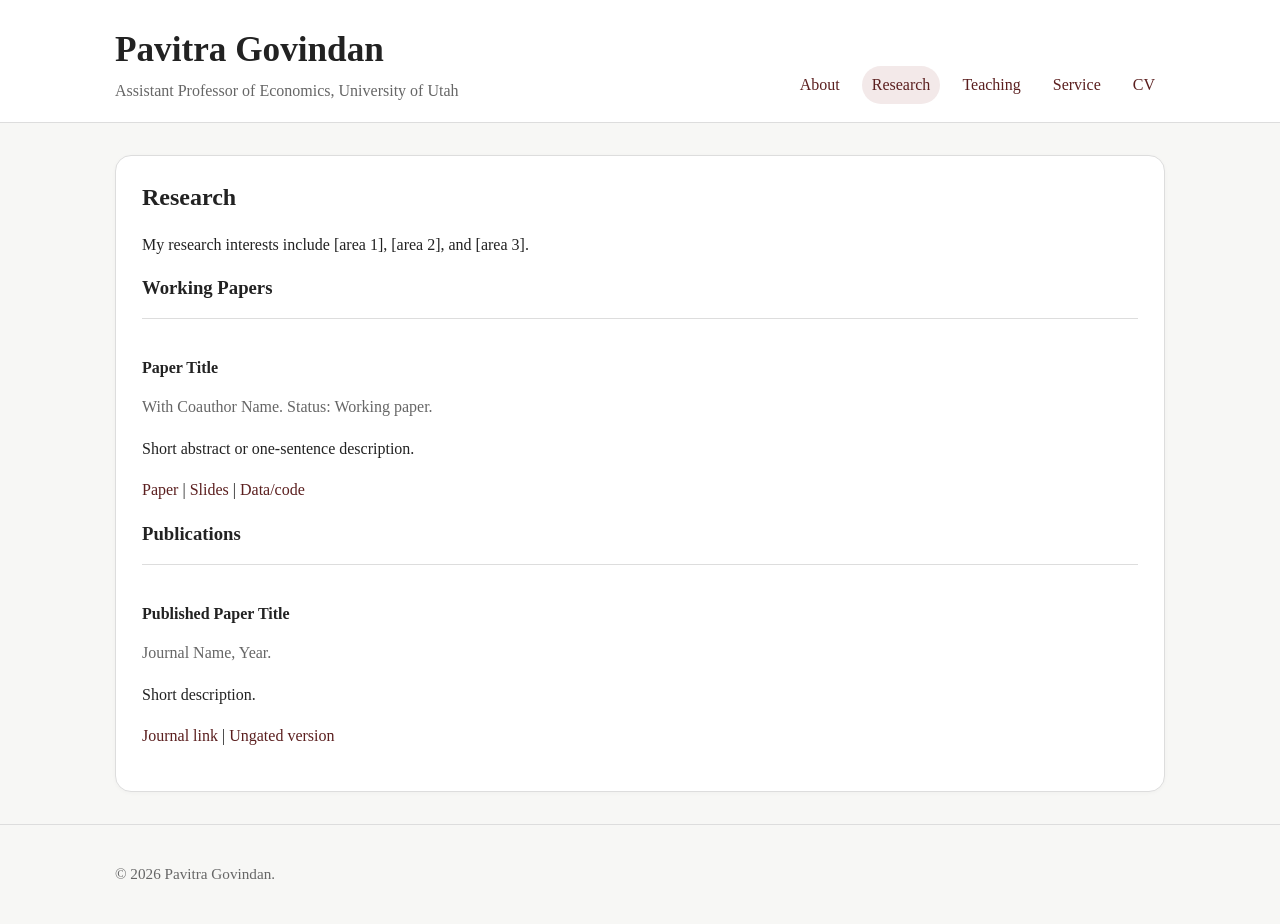
==== research.html @ 478b2b67 "Add files via upload" ====
<!doctype html>
<html lang="en">
<head>
  <meta charset="utf-8">
  <meta name="viewport" content="width=device-width, initial-scale=1">
  <title>Research | Pavitra Govindan</title>
  <link rel="stylesheet" href="assets/style.css">
</head>
<body>
  <header class="site-header">
    <div class="container header-grid">
      <div>
        <h1>Pavitra Govindan</h1>
        <p class="subtitle">Assistant Professor of Economics, University of Utah</p>
      </div>
      <nav aria-label="Main navigation">
        <a href="index.html">About</a>
        <a class="active" href="research.html">Research</a>
        <a href="teaching.html">Teaching</a>
        <a href="service.html">Service</a>
        <a href="files/cv.pdf">CV</a>
      </nav>
    </div>
  </header>

  <main class="container single-column">
    <section class="card">
      <h2>Research</h2>
      <p>
        My research interests include [area 1], [area 2], and [area 3].
      </p>

      <h3>Working Papers</h3>
      <article class="entry">
        <h4>Paper Title</h4>
        <p class="muted">With Coauthor Name. Status: Working paper.</p>
        <p>Short abstract or one-sentence description.</p>
        <p><a href="#">Paper</a> | <a href="#">Slides</a> | <a href="#">Data/code</a></p>
      </article>

      <h3>Publications</h3>
      <article class="entry">
        <h4>Published Paper Title</h4>
        <p class="muted">Journal Name, Year.</p>
        <p>Short description.</p>
        <p><a href="#">Journal link</a> | <a href="#">Ungated version</a></p>
      </article>
    </section>
  </main>

  <footer class="site-footer"><div class="container"><p>&copy; <span id="year"></span> Pavitra Govindan.</p></div></footer>
  <script>document.getElementById('year').textContent = new Date().getFullYear();</script>
</body>
</html>
---- assets/style.css ----
:root {
  --background: #f7f7f5;
  --card: #ffffff;
  --text: #222222;
  --muted: #666666;
  --border: #dddddd;
  --accent: #5b1f1f;
  --accent-light: #f3e9e9;
}

* {
  box-sizing: border-box;
}

body {
  margin: 0;
  font-family: Georgia, 'Times New Roman', serif;
  color: var(--text);
  background: var(--background);
  line-height: 1.6;
}

a {
  color: var(--accent);
  text-decoration: none;
}

a:hover,
a:focus {
  text-decoration: underline;
}

.container {
  width: min(1050px, calc(100% - 32px));
  margin: 0 auto;
}

.site-header {
  background: var(--card);
  border-bottom: 1px solid var(--border);
  padding: 28px 0 18px;
}

.header-grid {
  display: grid;
  grid-template-columns: 1fr auto;
  gap: 24px;
  align-items: end;
}

h1,
h2,
h3,
h4 {
  line-height: 1.25;
}

h1 {
  margin: 0;
  font-size: 2.2rem;
}

.subtitle,
.muted {
  color: var(--muted);
}

.subtitle {
  margin: 6px 0 0;
}

nav {
  display: flex;
  flex-wrap: wrap;
  gap: 12px;
}

nav a {
  padding: 6px 10px;
  border-radius: 999px;
}

nav a.active,
nav a:hover,
nav a:focus {
  background: var(--accent-light);
  text-decoration: none;
}

.content-grid {
  display: grid;
  grid-template-columns: 1fr 280px;
  gap: 24px;
  padding: 32px 0;
}

.single-column {
  padding: 32px 0;
}

.card {
  background: var(--card);
  border: 1px solid var(--border);
  border-radius: 16px;
  padding: 26px;
  box-shadow: 0 1px 4px rgba(0, 0, 0, 0.03);
}

.main-card h2,
.card h2 {
  margin-top: 0;
}

.sidebar {
  align-self: start;
}

.profile-placeholder {
  width: 100%;
  aspect-ratio: 1 / 1;
  display: grid;
  place-items: center;
  border-radius: 12px;
  background: var(--accent-light);
  color: var(--muted);
  margin-bottom: 22px;
  border: 1px dashed var(--border);
}

.entry {
  border-top: 1px solid var(--border);
  padding-top: 18px;
  margin-top: 18px;
}

.entry h3,
.entry h4 {
  margin-bottom: 4px;
}

.site-footer {
  border-top: 1px solid var(--border);
  color: var(--muted);
  padding: 22px 0;
  font-size: 0.95rem;
}

@media (max-width: 760px) {
  .header-grid,
  .content-grid {
    grid-template-columns: 1fr;
  }

  nav {
    margin-top: 8px;
  }
}
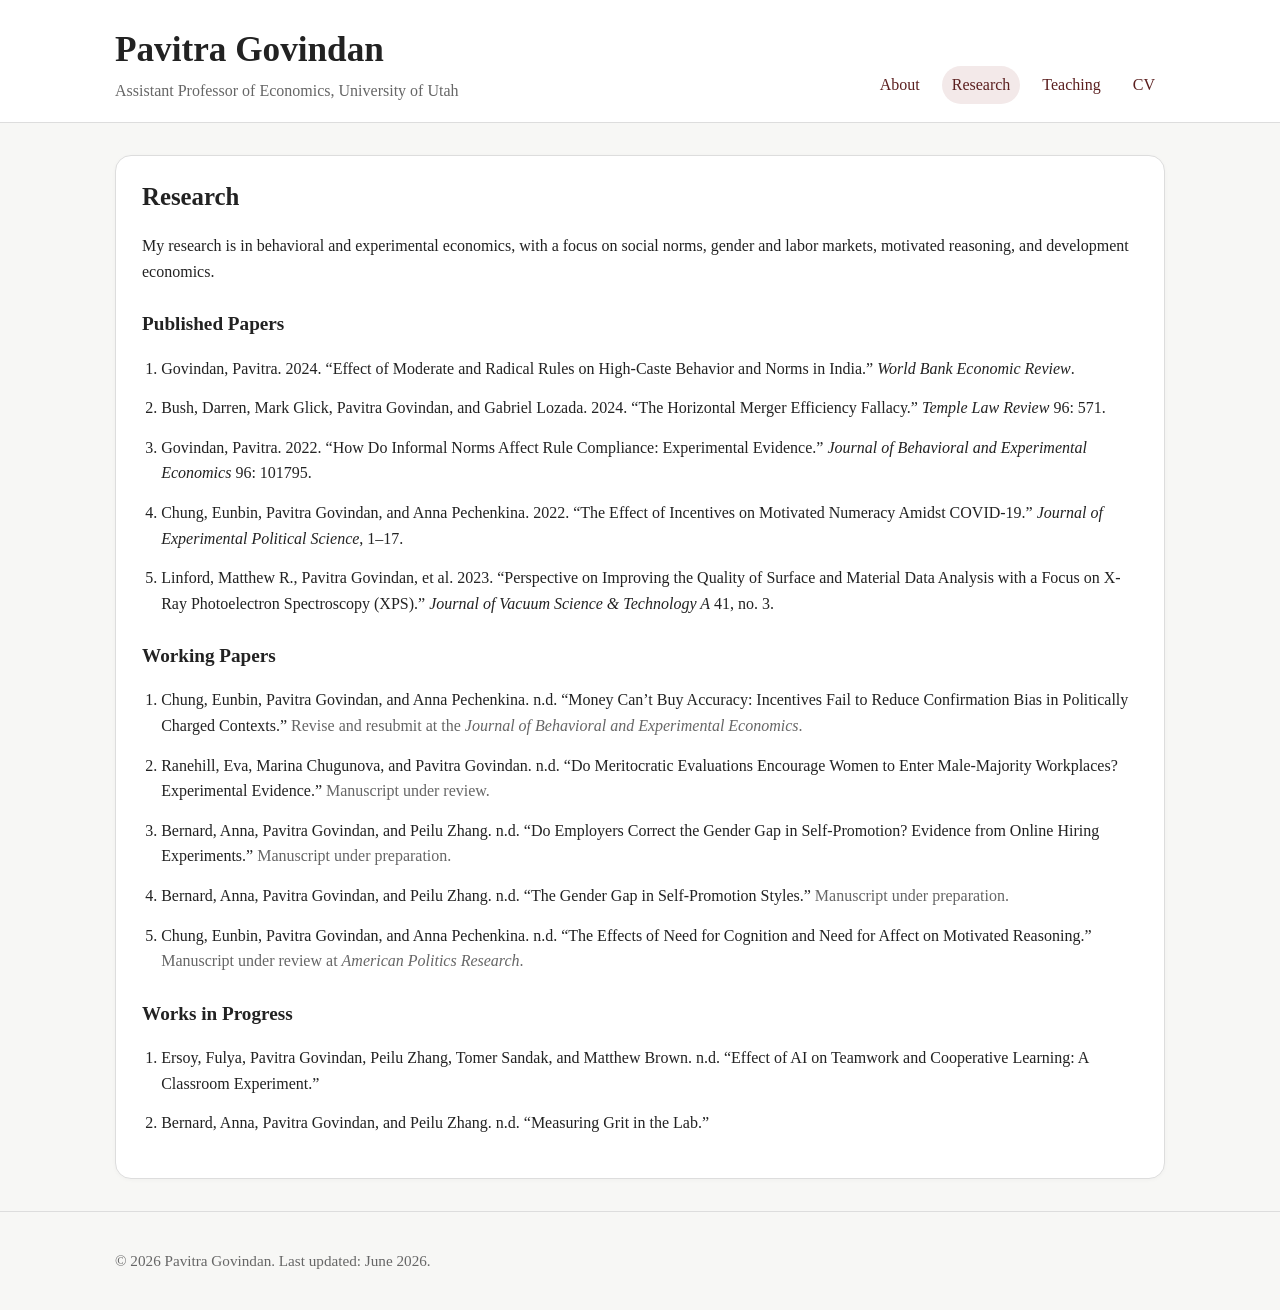
==== commit 6ebac7fd: "Add files via upload" ====
--- a/research.html
+++ b/research.html
@@ -4,6 +4,7 @@
   <meta charset="utf-8">
   <meta name="viewport" content="width=device-width, initial-scale=1">
   <title>Research | Pavitra Govindan</title>
+  <meta name="description" content="Research by Pavitra Govindan, including published papers, working papers, and works in progress.">
   <link rel="stylesheet" href="assets/style.css">
 </head>
 <body>
@@ -17,7 +18,6 @@
         <a href="index.html">About</a>
         <a class="active" href="research.html">Research</a>
         <a href="teaching.html">Teaching</a>
-        <a href="service.html">Service</a>
         <a href="files/cv.pdf">CV</a>
       </nav>
     </div>
@@ -27,28 +27,41 @@
     <section class="card">
       <h2>Research</h2>
       <p>
-        My research interests include [area 1], [area 2], and [area 3].
+        My research is in behavioral and experimental economics, with a focus on social norms,
+        gender and labor markets, motivated reasoning, and development economics.
       </p>
 
+      <h3>Published Papers</h3>
+      <ol class="publication-list">
+        <li>Govindan, Pavitra. 2024. &ldquo;Effect of Moderate and Radical Rules on High-Caste Behavior and Norms in India.&rdquo; <em>World Bank Economic Review</em>.</li>
+        <li>Bush, Darren, Mark Glick, Pavitra Govindan, and Gabriel Lozada. 2024. &ldquo;The Horizontal Merger Efficiency Fallacy.&rdquo; <em>Temple Law Review</em> 96: 571.</li>
+        <li>Govindan, Pavitra. 2022. &ldquo;How Do Informal Norms Affect Rule Compliance: Experimental Evidence.&rdquo; <em>Journal of Behavioral and Experimental Economics</em> 96: 101795.</li>
+        <li>Chung, Eunbin, Pavitra Govindan, and Anna Pechenkina. 2022. &ldquo;The Effect of Incentives on Motivated Numeracy Amidst COVID-19.&rdquo; <em>Journal of Experimental Political Science</em>, 1&ndash;17.</li>
+        <li>Linford, Matthew R., Pavitra Govindan, et al. 2023. &ldquo;Perspective on Improving the Quality of Surface and Material Data Analysis with a Focus on X-Ray Photoelectron Spectroscopy (XPS).&rdquo; <em>Journal of Vacuum Science &amp; Technology A</em> 41, no. 3.</li>
+      </ol>
+
       <h3>Working Papers</h3>
-      <article class="entry">
-        <h4>Paper Title</h4>
-        <p class="muted">With Coauthor Name. Status: Working paper.</p>
-        <p>Short abstract or one-sentence description.</p>
-        <p><a href="#">Paper</a> | <a href="#">Slides</a> | <a href="#">Data/code</a></p>
-      </article>
+      <ol class="publication-list">
+        <li>Chung, Eunbin, Pavitra Govindan, and Anna Pechenkina. n.d. &ldquo;Money Can&rsquo;t Buy Accuracy: Incentives Fail to Reduce Confirmation Bias in Politically Charged Contexts.&rdquo; <span class="pub-status">Revise and resubmit at the <em>Journal of Behavioral and Experimental Economics</em>.</span></li>
+        <li>Ranehill, Eva, Marina Chugunova, and Pavitra Govindan. n.d. &ldquo;Do Meritocratic Evaluations Encourage Women to Enter Male-Majority Workplaces? Experimental Evidence.&rdquo; <span class="pub-status">Manuscript under review.</span></li>
+        <li>Bernard, Anna, Pavitra Govindan, and Peilu Zhang. n.d. &ldquo;Do Employers Correct the Gender Gap in Self-Promotion? Evidence from Online Hiring Experiments.&rdquo; <span class="pub-status">Manuscript under preparation.</span></li>
+        <li>Bernard, Anna, Pavitra Govindan, and Peilu Zhang. n.d. &ldquo;The Gender Gap in Self-Promotion Styles.&rdquo; <span class="pub-status">Manuscript under preparation.</span></li>
+        <li>Chung, Eunbin, Pavitra Govindan, and Anna Pechenkina. n.d. &ldquo;The Effects of Need for Cognition and Need for Affect on Motivated Reasoning.&rdquo; <span class="pub-status">Manuscript under review at <em>American Politics Research</em>.</span></li>
+      </ol>
 
-      <h3>Publications</h3>
-      <article class="entry">
-        <h4>Published Paper Title</h4>
-        <p class="muted">Journal Name, Year.</p>
-        <p>Short description.</p>
-        <p><a href="#">Journal link</a> | <a href="#">Ungated version</a></p>
-      </article>
+      <h3>Works in Progress</h3>
+      <ol class="publication-list">
+        <li>Ersoy, Fulya, Pavitra Govindan, Peilu Zhang, Tomer Sandak, and Matthew Brown. n.d. &ldquo;Effect of AI on Teamwork and Cooperative Learning: A Classroom Experiment.&rdquo;</li>
+        <li>Bernard, Anna, Pavitra Govindan, and Peilu Zhang. n.d. &ldquo;Measuring Grit in the Lab.&rdquo;</li>
+      </ol>
     </section>
   </main>
 
-  <footer class="site-footer"><div class="container"><p>&copy; <span id="year"></span> Pavitra Govindan.</p></div></footer>
+  <footer class="site-footer">
+    <div class="container">
+      <p>&copy; <span id="year"></span> Pavitra Govindan. Last updated: June 2026.</p>
+    </div>
+  </footer>
   <script>document.getElementById('year').textContent = new Date().getFullYear();</script>
 </body>
 </html>
--- a/assets/style.css
+++ b/assets/style.css
@@ -60,6 +60,15 @@
   font-size: 2.2rem;
 }
 
+h2 {
+  font-size: 1.55rem;
+}
+
+h3 {
+  font-size: 1.2rem;
+  margin-top: 28px;
+}
+
 .subtitle,
 .muted {
   color: var(--muted);
@@ -115,16 +124,12 @@
   align-self: start;
 }
 
-.profile-placeholder {
+.profile-photo {
   width: 100%;
-  aspect-ratio: 1 / 1;
-  display: grid;
-  place-items: center;
+  display: block;
   border-radius: 12px;
-  background: var(--accent-light);
-  color: var(--muted);
   margin-bottom: 22px;
-  border: 1px dashed var(--border);
+  border: 1px solid var(--border);
 }
 
 .entry {
@@ -133,9 +138,23 @@
   margin-top: 18px;
 }
 
-.entry h3,
-.entry h4 {
-  margin-bottom: 4px;
+.publication-list,
+.teaching-list {
+  padding-left: 1.2rem;
+}
+
+.publication-list li,
+.teaching-list li {
+  margin-bottom: 14px;
+}
+
+.pub-status,
+.course-dates {
+  color: var(--muted);
+}
+
+.teaching-list strong {
+  font-weight: 700;
 }
 
 .site-footer {
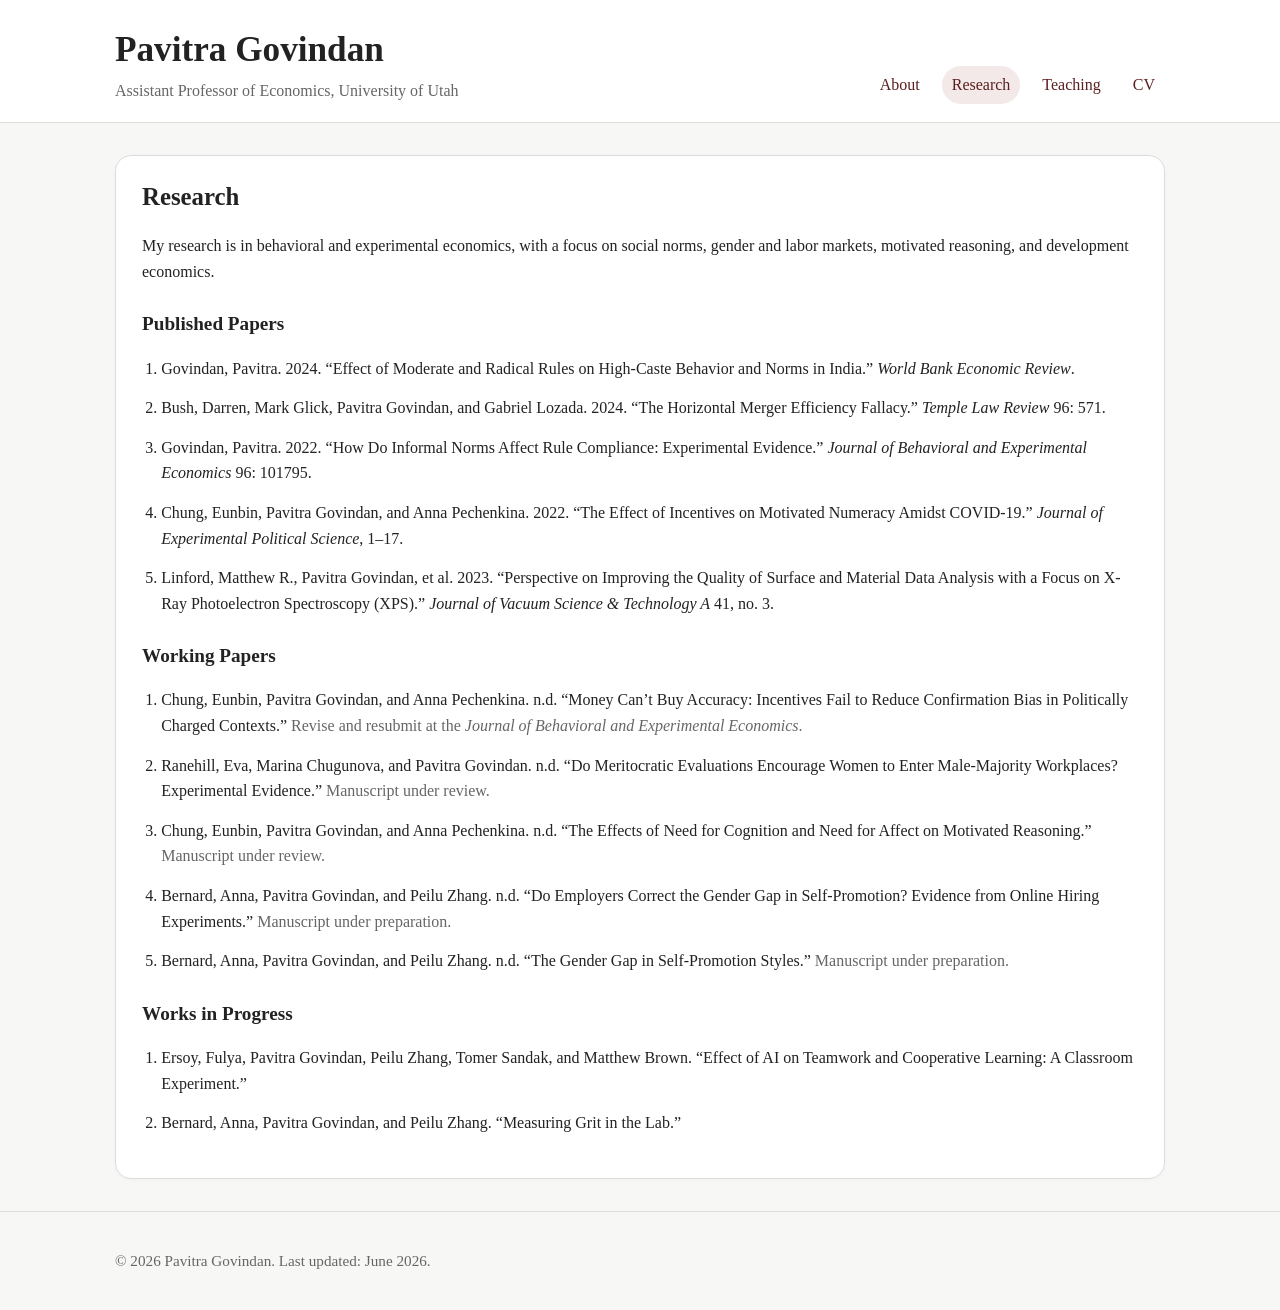
==== commit d86a0dae: "Add files via upload" ====
--- a/research.html
+++ b/research.html
@@ -44,15 +44,15 @@
       <ol class="publication-list">
         <li>Chung, Eunbin, Pavitra Govindan, and Anna Pechenkina. n.d. &ldquo;Money Can&rsquo;t Buy Accuracy: Incentives Fail to Reduce Confirmation Bias in Politically Charged Contexts.&rdquo; <span class="pub-status">Revise and resubmit at the <em>Journal of Behavioral and Experimental Economics</em>.</span></li>
         <li>Ranehill, Eva, Marina Chugunova, and Pavitra Govindan. n.d. &ldquo;Do Meritocratic Evaluations Encourage Women to Enter Male-Majority Workplaces? Experimental Evidence.&rdquo; <span class="pub-status">Manuscript under review.</span></li>
+        <li>Chung, Eunbin, Pavitra Govindan, and Anna Pechenkina. n.d. &ldquo;The Effects of Need for Cognition and Need for Affect on Motivated Reasoning.&rdquo; <span class="pub-status">Manuscript under review.</span></li>
         <li>Bernard, Anna, Pavitra Govindan, and Peilu Zhang. n.d. &ldquo;Do Employers Correct the Gender Gap in Self-Promotion? Evidence from Online Hiring Experiments.&rdquo; <span class="pub-status">Manuscript under preparation.</span></li>
         <li>Bernard, Anna, Pavitra Govindan, and Peilu Zhang. n.d. &ldquo;The Gender Gap in Self-Promotion Styles.&rdquo; <span class="pub-status">Manuscript under preparation.</span></li>
-        <li>Chung, Eunbin, Pavitra Govindan, and Anna Pechenkina. n.d. &ldquo;The Effects of Need for Cognition and Need for Affect on Motivated Reasoning.&rdquo; <span class="pub-status">Manuscript under review at <em>American Politics Research</em>.</span></li>
       </ol>
 
       <h3>Works in Progress</h3>
       <ol class="publication-list">
-        <li>Ersoy, Fulya, Pavitra Govindan, Peilu Zhang, Tomer Sandak, and Matthew Brown. n.d. &ldquo;Effect of AI on Teamwork and Cooperative Learning: A Classroom Experiment.&rdquo;</li>
-        <li>Bernard, Anna, Pavitra Govindan, and Peilu Zhang. n.d. &ldquo;Measuring Grit in the Lab.&rdquo;</li>
+        <li>Ersoy, Fulya, Pavitra Govindan, Peilu Zhang, Tomer Sandak, and Matthew Brown. &ldquo;Effect of AI on Teamwork and Cooperative Learning: A Classroom Experiment.&rdquo;</li>
+        <li>Bernard, Anna, Pavitra Govindan, and Peilu Zhang. &ldquo;Measuring Grit in the Lab.&rdquo;</li>
       </ol>
     </section>
   </main>
